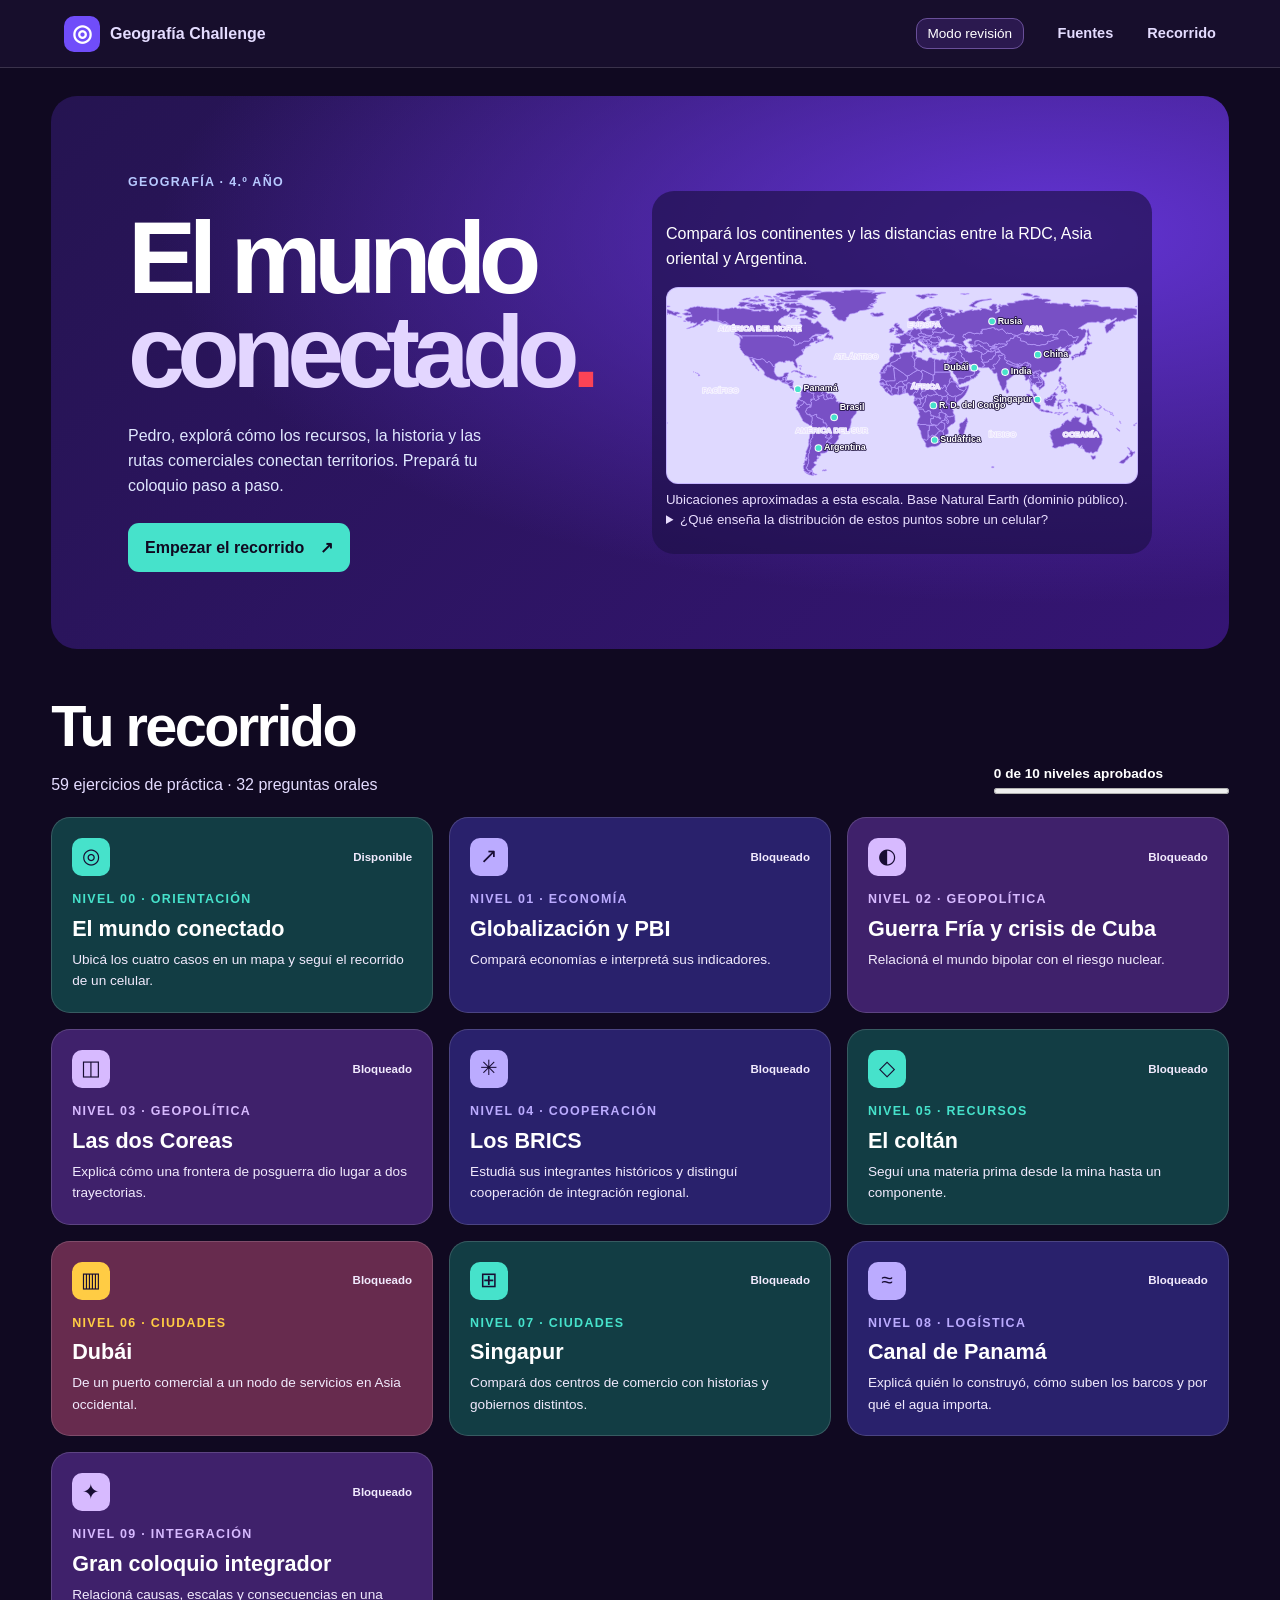
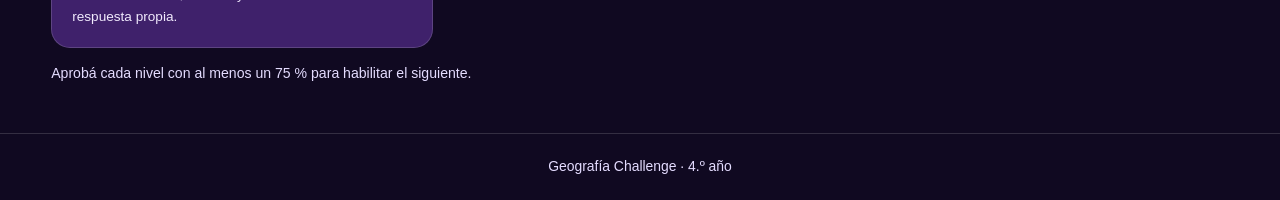
==== index.html @ a0310413 "Add files via upload" ====
<!doctype html>
<html lang="es-AR">
<head>
<meta charset="utf-8">
<meta name="viewport" content="width=device-width,initial-scale=1">
<title>Geografía Challenge · El mundo conectado</title>
<link rel="stylesheet" href="estilos.css">
<script defer src="contenido.js"></script>
<script defer src="practica.js"></script>
<script defer src="oral.js"></script>
<script defer src="mapa-base.js"></script>
<script defer src="visuales.js"></script>
<script defer src="curso.js"></script>
<script defer src="region.js"></script>
<script defer src="geografia.js"></script>
<script defer src="edicion.js"></script>
<script defer src="relato.js"></script>
<script defer src="pedagogia.js"></script>
<script defer src="app.js"></script>
</head>
<body>
<a class="skip" href="#main">Saltar al contenido</a>
<header class="top"><a href="#" class="brand"><span>◎</span> Geografía Challenge</a><div class="top-actions"><button id="modo" type="button" aria-pressed="false">Modo revisión</button><a href="#fuentes">Fuentes</a><a href="#ruta">Recorrido</a></div></header>
<main id="main" tabindex="-1"></main>
<footer>Geografía Challenge · 4.º año</footer>
</body>
</html>
---- estilos.css ----
@font-face{font-family:Inter;src:local(Inter)}*{box-sizing:border-box}html{scroll-padding-top:80px}body{margin:0;background:#f5f6fb;color:#172346;font:16px/1.58 Inter,"Segoe UI",sans-serif}a{color:#184e9e}button,input,textarea,select{font:inherit}button,.primary{border-radius:11px;cursor:pointer}button{border:1px solid #c5cfe4;color:#172346;background:#fff;padding:.55rem .85rem}button:hover,button[aria-pressed=true]{background:#e8efff}button:disabled{cursor:default;opacity:.48}:focus-visible{outline:3px solid #315de6;outline-offset:4px}.top{height:68px;background:#fff;position:sticky;top:0;z-index:4;display:flex;align-items:center;justify-content:space-between;padding:0 max(5vw,calc((100vw - 1220px)/2));border-bottom:1px solid #e1e5f2;gap:12px}.top a{text-decoration:none;color:#152449;font-weight:650}.top-actions{display:flex;gap:clamp(12px,4vw,34px);font-size:.91rem}.brand{display:flex;align-items:center;gap:10px;line-height:1.1}.brand span{background:#202e64;color:#84eedc;border-radius:10px;width:36px;height:36px;display:grid;place-items:center;font-size:1.45rem;flex:none}.skip,.sr{position:absolute;clip-path:inset(50%);width:1px;height:1px;overflow:hidden}.skip:focus{clip-path:none;width:auto;height:auto;position:fixed;z-index:5;background:#fff;padding:10px}main{min-height:76vh}.hero,.route,.reading{width:min(92%,1220px);margin:auto}.hero{margin-top:28px;padding:clamp(24px,5vw,65px);min-height:455px;display:grid;grid-template-columns:1fr 1fr;align-items:center;gap:18px;color:#fff;border-radius:26px;background:radial-gradient(ellipse at 85% 18%,#314487 0%,transparent 55%),#121b42;overflow:hidden}.hero h1{font-size:clamp(3.1rem,7vw,6.7rem);letter-spacing:-.074em;line-height:.92;margin:18px 0 24px;font-weight:800}.hero h1 em{font-style:normal;color:#89eedc}.hero h1 span{color:#ffe384}.hero-text>p:not(.kicker){max-width:42ch;color:#e0e8ff;margin-bottom:24px}.kicker{font-size:.78rem;text-transform:uppercase;font-weight:750;letter-spacing:.105em;margin:0;color:var(--ink,#43528b)}.hero .kicker{color:#b7c9ff}.primary{display:inline-flex;align-items:center;gap:16px;background:#203e9a;color:white;padding:.68rem 1rem;border:1px solid transparent;text-decoration:none;font-weight:710}.primary:hover{background:#172f79}.hero .primary{background:#ffe384;color:#171e3b}.hero .primary:hover{background:#ffefb3}.hero-map svg{background:#1c2b60;border:1px solid #42578a}.hero-map .tierra{fill:#42558c;stroke:#7387ba}.hero-map .region{fill:#c5d4fc}.hero-map .pin{fill:#fff;stroke:#1c2b60}.hero-map circle{fill:#85eedc;stroke:#1c2b60}.hero-map figcaption{color:#c1cfef}.route{padding:32px 0 34px}.routehead{display:flex;align-items:end;justify-content:space-between;gap:16px;margin-bottom:20px}.routehead h2{font-size:2.2rem;letter-spacing:-.045em;margin:0}.routehead p{margin:0;color:#4b5978}.progress{min-width:min(235px,100%);font-size:.85rem}.progress progress{width:100%;display:block;accent-color:#3357da;height:12px}.grid{display:grid;grid-template-columns:repeat(5,minmax(0,1fr));gap:13px}.tile{padding:16px;border-radius:16px;border:1px solid #dce3f3;background:#fff;text-decoration:none;color:inherit;min-height:196px}.tile:not(.locked):hover{border-color:var(--ink);box-shadow:0 8px 20px #16234812}.tile>div{display:flex;align-items:center;justify-content:space-between;gap:4px;margin-bottom:14px}.icon{background:var(--tint);color:var(--ink);display:grid;place-items:center;width:38px;height:38px;border-radius:10px;font-size:1.3rem}.tile-state{color:#55617c;font-size:.72rem;font-weight:700}.tile h3{line-height:1.15;margin:.45rem 0;font-size:1.13rem}.tile p:last-child{font-size:.85rem;margin:0;color:#4c5874}.tile.locked{background:#fafbff}.theme-0,.theme-5,.theme-7{--ink:#116558;--tint:#daf6ed}.theme-1,.theme-4,.theme-8{--ink:#244ab0;--tint:#e1eaff}.theme-2,.theme-3,.theme-9{--ink:#6233a5;--tint:#efe6ff}.theme-6{--ink:#7b4a0b;--tint:#fff0c8}.muted,.storage{font-size:.88rem;color:#4b5978}footer{text-align:center;border-top:1px solid #e0e5f4;padding:22px;color:#4b5978;font-size:.87rem}.reading{max-width:1000px;padding:29px 0 42px}.reading h1{font-size:clamp(2.2rem,7vw,4.2rem);letter-spacing:-.055em;line-height:1.02;margin:9px 0}.intro{font-size:1.14rem;color:#465475}.back{display:inline-block;margin-bottom:19px;font-weight:650}.jump{display:flex;flex-wrap:wrap;gap:8px;margin:18px 0}.paper,.lesson{background:#fff;border:1px solid #dae0ef;border-radius:16px;margin:12px 0}.paper{padding:clamp(14px,3vw,29px)}.paper h2{margin-top:0}.lesson>summary{font-size:1.14rem;padding:14px 18px;font-weight:750}.lesson-num{display:inline-block;background:var(--tint);color:var(--ink);border-radius:7px;padding:3px 9px;margin-right:12px;font-size:.9rem}.lesson-body{padding:0 clamp(14px,4vw,27px) 16px}.lesson-body p:not([class]){max-width:83ch}summary{cursor:pointer}details details{margin:.65rem 0}.example{border-left:4px solid var(--ink,#315de6);background:var(--tint,#edf3ff);padding:10px 16px;margin-top:14px;border-radius:6px}.example p{margin:.25rem 0}.practice-links button{margin:3px}.map{margin:10px 0;min-width:0}.map svg{display:block;width:100%;height:auto;background:#dbeaff;border-radius:12px}.tierra{fill:#f6eed7;stroke:#8497a9;stroke-width:.7;vector-effect:non-scaling-stroke}.tierra.historico{fill:#63b5f1}.tierra.nuevo{fill:#5adde1}.tierra.socio{fill:#c6a6ff}.tierra.discutido{fill:#ffce65}.l-h{color:#175b9f}.l-n{color:#026b6d}.l-s{color:#6434a4}.l-d{color:#7b4a0b}.map figcaption{font-size:.83rem;color:#495877;margin-top:6px}.map circle{fill:#183773;stroke:white;stroke-width:1.8}.canal{fill:none;stroke:#5d31c2;stroke-width:5}.pin,.region{font-family:inherit;font-size:16px;font-weight:750;fill:#122349;paint-order:stroke;stroke:#f7f7ff;stroke-width:3px;stroke-linejoin:round}.region{font-size:14px;fill:#365582}.timeline{list-style:none;margin:18px 0;padding:0 0 0 16px;border-left:3px solid var(--ink,#284aa8)}.timeline li{padding:6px 0;display:grid;grid-template-columns:8rem 1fr;gap:12px}.comparison details{border:1px solid #dce3f3;padding:.55rem .85rem;border-radius:9px}.comparison summary{font-weight:690}.comparison dl{display:grid;grid-template-columns:1fr 1fr;gap:12px}.comparison dt{font-weight:720}.comparison dd{margin:0}.lock svg{width:100%;height:auto;display:block;background:#e4efff;border-radius:12px}.lock text{fill:#1d315d;font-size:19px;font-weight:720}.agua{fill:#55bfdf;transition:y .65s,height .65s}.suelo{fill:#243455}.gate{stroke:#8b56cd;stroke-width:7;transition:transform .4s}.gate.raised{transform:translateY(-55px);opacity:.32}.buque{fill:#a85b05;transition:transform .65s ease-in-out}.network{display:flex;gap:7px;flex-wrap:wrap}.network span{border-radius:8px;background:#eee8fc;padding:.45rem .65rem}.network span:not(:last-child):after{content:' →';color:#653aa4}.question{border:1px solid #d7dfef;border-radius:12px;margin:18px 0;padding:10px 14px;min-width:0}.question legend{font-weight:700;padding:0 .35rem;max-width:100%}.options{display:grid;gap:6px}.options label{display:block;padding:.45rem .55rem;background:#f5f7fc;border-radius:7px;cursor:pointer}.options label:has(:checked){background:#e5edff}.options input{accent-color:#284ba7}.selects{display:grid;gap:8px}.selects label{display:grid;grid-template-columns:minmax(100px,1fr) minmax(0,2fr);align-items:center;gap:10px}.selects select,input:not([type=radio]),textarea{border:1px solid #b7c3dd;border-radius:8px;padding:7px;color:inherit;max-width:100%}textarea{display:block;width:100%;margin:10px 0;resize:vertical}.actions,.oral-buttons{display:flex;flex-wrap:wrap;gap:8px}.feedback,.score{padding:10px 13px;border-radius:9px;margin-top:10px}.correct{background:#def7e9;color:#145234}.wrong{background:#fff0d6;color:#663900}.score button,.score .primary{margin:3px}.oral-card{padding:10px;border-bottom:1px solid #dce3f3}.oral-card>summary{font-weight:690}.oral-card small{color:#4c5c7c}.oral-card>div{padding:10px 0}.storage:empty{display:none}@media(max-width:1020px){.grid{grid-template-columns:repeat(3,minmax(0,1fr))}}@media(max-width:670px){.hero{grid-template-columns:1fr;min-height:auto}.hero h1{font-size:clamp(3rem,11vw,4.8rem)}.hero-map .map{margin-bottom:0}.grid{grid-template-columns:repeat(2,minmax(0,1fr))}.tile{padding:12px;min-height:170px}.routehead{align-items:flex-start;flex-direction:column}.timeline li{grid-template-columns:5.4rem 1fr}.top{padding:0 4vw}.pin,.region{font-size:20px}.comparison dl{gap:8px;font-size:.93rem}}@media(prefers-reduced-motion:reduce){*,*::before,*::after{transition:none!important}}
.top-actions{align-items:center}.top-actions button{font-size:.85rem;line-height:1.15;padding:.42rem .65rem}.review-banner{width:min(92%,1220px);margin:14px auto 0;padding:8px 14px;background:#fff0c8;border:1px solid #e4c578;border-radius:9px;color:#553700;font-weight:650}.lesson-body h3{font-size:1rem;margin:1.2rem 0 .3rem}.lesson-body h3+p{margin-top:.25rem}@media(max-width:490px){.top-actions{gap:8px}.top-actions button{font-size:.72rem;padding:.35rem}.brand{font-size:.86rem}}
.l-h{color:#192d80}.l-n{color:#006d60}.l-s{color:#5733bc}.l-d{color:#804800}.l-c{color:#9d312d}
body{background:#ebf2ff;color:#17224e}.top{border-bottom-color:#c7d7fa}.brand span{background:#192d80;color:#5ce7d3}
.hero{background:radial-gradient(ellipse at 90% 20%,#6947dd 0%,transparent 62%),#192d80}.hero h1 em{color:#59ebd3}.hero h1 span,.hero .primary{color:#18234e}.hero h1 span{color:#ffbe36}.hero .primary{background:#ffbe36}.hero-map svg{background:#152766}.hero-map .tierra{fill:#566caa;stroke:#adbcf8}.hero-map circle{fill:#ffbe36}
.primary{background:#192d80}.primary:hover{background:#2e47a7}.progress progress{accent-color:#6947dd}.theme-0,.theme-5,.theme-7{--ink:#006658;--tint:#c6f5ec;--accent:#00bfa6}.theme-1,.theme-4,.theme-8{--ink:#192d80;--tint:#dbe7ff;--accent:#3455d4}.theme-2,.theme-3,.theme-9{--ink:#4e2eb4;--tint:#ebe2ff;--accent:#6947dd}.theme-6{--ink:#713619;--tint:#ffe8cb;--accent:#ffbe36}
.tile{border-top:4px solid var(--accent);box-shadow:0 4px 14px #192d8010}.tile.locked{background:#f8fbff}.lesson>summary{border-left:4px solid var(--accent);border-radius:14px}.example{background:var(--tint,#e9e1ff);border-color:var(--accent,#6947dd)}.options label{background:#eff4ff}.options label:has(:checked){background:#e9e1ff;box-shadow:inset 3px 0 #6947dd}.correct{background:#cff7ec;color:#075742}.wrong{background:#ffe1de;color:#782622}.review-banner{background:#fff0c8;border-color:#ffbe36}
.map svg{background:#d8e8ff}.tierra{fill:#f8f3e7;stroke:#7789af}.tierra.historico{fill:#8da9ff}.tierra.nuevo{fill:#20cbb2}.tierra.socio{fill:#bd9eff}.tierra.discutido{fill:#ffbe36}.tierra.distinto{fill:#ff8077}.canal{stroke:#5830c6;stroke-width:5}.map figcaption{line-height:1.5}.map figcaption b{white-space:normal}
.timeline{border-color:#6947dd;margin:22px 0;padding-left:19px}.timeline li{position:relative;margin:0 0 11px;padding:10px 12px;border-radius:10px;background:#f0edff;grid-template-columns:minmax(82px,8rem) 1fr}.timeline li::before{content:'';position:absolute;left:-26px;top:18px;width:11px;height:11px;border-radius:50%;background:#6947dd;border:2px solid #fff}.timeline b{color:#192d80}.timeline small{display:block;margin-top:4px;color:#3f4165;font-size:.83rem}
@media(max-width:670px){.timeline{padding-left:13px}.timeline li{grid-template-columns:1fr;gap:2px}.timeline li::before{left:-20px}.map svg .pin,.map svg .region{font-size:22px}}

/* Study screens */
:root {
  --electric:#2347dd; --violet:#7c3aed; --turquoise:#05bfa5;
  --yellow:#ffc247; --coral:#ff657c; --lavender:#f3edff;
  --study-ink:#1c234c; --study-muted:#48446b;
}
body {background:#edf2ff;color:var(--study-ink)}
.primary{background:var(--electric)}
.primary:hover{background:#1636ba}
:focus-visible{outline-color:var(--electric)}
.progress progress{accent-color:var(--violet)}
.hero{background:radial-gradient(ellipse at 92% 8%,#6430c5 0%,transparent 58%),#192c85}
.hero .primary{background:var(--yellow)}
.theme-0,.theme-5,.theme-7{--accent:var(--turquoise);--tint:#d9faf3;--ink:#07594c;--chapter:#147466}
.theme-1,.theme-4,.theme-8{--accent:var(--electric);--tint:#e4ebff;--ink:#18359e;--chapter:#243fb9}
.theme-2,.theme-3,.theme-9{--accent:var(--violet);--tint:var(--lavender);--ink:#5323ac;--chapter:#5d2cae}
.theme-6{--accent:var(--yellow);--tint:#fff1cf;--ink:#75430a;--chapter:#824326}
.tile{border:0;background:var(--tint);box-shadow:0 4px 0 #26376d1c}
.tile.locked{background:#f6f8ff}
.tile:not(.locked):hover{box-shadow:0 6px 0 var(--accent)}
.reading{max-width:1056px}
.lesson{background:#f8f6ff;border:0;overflow:hidden;margin:16px 0;box-shadow:0 5px 18px #37316d19}
.lesson>summary{display:flex;align-items:center;gap:13px;padding:15px clamp(14px,4vw,32px);border:0;border-radius:0;background:var(--tint);color:var(--ink);list-style:none}
.lesson>summary::-webkit-details-marker{display:none}
.lesson>summary::after{margin-left:auto;content:'⌄';font-size:1.35rem;line-height:1}
.lesson[open]>summary::after{transform:rotate(180deg)}
.lesson[open]>summary{background:var(--chapter);color:white}
.lesson-num{margin:0;min-width:2.35rem;text-align:center;background:#fff;color:var(--ink)}
.lesson-body{padding:clamp(15px,4vw,40px);display:grid;grid-template-columns:minmax(0,1fr);gap:18px}
.lesson-body>.story-opening,.lesson-body>.story-copy,.lesson-body>.story-term,.lesson-body>.story-bridge{margin:0;max-width:none}
.story-opening{
  padding:clamp(16px,4vw,30px);border-radius:18px;
  background:linear-gradient(120deg,var(--tint),#eee3ff);
  font-size:clamp(1.14rem,2.3vw,1.48rem);font-weight:720;line-height:1.4;color:var(--ink)
}
.story-copy{width:min(100%,74ch);justify-self:center;font-size:1.04rem;line-height:1.75}
.story-followup{padding-top:17px;border-top:1px solid #d8ccec}
.story-term{padding:15px 18px;background:#d8f8f2;border-radius:14px;color:#153e44}
.story-term strong{display:block;color:#075b52;margin-bottom:4px}
.story-example,.study-pause,.study-check,.study-oral,.story-bridge{border-radius:15px;padding:clamp(14px,3vw,24px)}
.story-example{background:#fff0c7;color:#523711}
.story-example h3,.study-check h3,.study-oral h3{margin:0 0 8px}
.story-example p,.study-pause p{margin:0}
.study-pause{background:#ffe1eb;color:#722044}
.study-check{background:#e1ebff}
.study-check button{margin:3px}
.study-oral{background:#ede3ff}
.study-oral .oral-card{border:0;padding:0}
.story-bridge{background:#e0f7f2;color:#114e47;font-weight:650}
.lesson-body>.map,.lesson-body>.lock{background:#e4edff;border-radius:17px;padding:clamp(10px,2vw,19px);margin:0}
.map svg{background:#d2e6ff}
.tierra{fill:#fcf4e0;stroke:#7487b6}
.tierra.historico{fill:#6485fa}
.tierra.nuevo{fill:#21ccb4}
.tierra.socio{fill:#c39cf7}
.tierra.discutido{fill:var(--yellow)}
.tierra.distinto{fill:var(--coral)}
.map circle{fill:#192d80;stroke:#fff}
.canal{stroke:#722ede}
.map figcaption{color:#30365f}
.timeline {list-style:none;margin:0;border-color:var(--violet);padding-left:17px}
.timeline li{display:block;padding:0;background:#eee5ff;margin-bottom:12px}
.timeline li::before{left:-25px;background:var(--violet)}
.timeline details{margin:0}
.timeline summary{display:grid;grid-template-columns:minmax(70px,auto) minmax(0,1fr) auto;gap:10px;align-items:baseline;padding:12px;color:#35206c}
.timeline summary::after{content:'+';font-weight:bold}
.timeline details[open] summary::after{content:'−'}
.timeline summary b{color:#fff;background:#5824b3;border-radius:8px;padding:4px 9px}
.timeline details p{margin:0;padding:0 14px 13px;color:var(--study-muted)}
#evaluacion{background:#f3edff;border:0}
#quiz>h3{background:#ddd5ff;color:#441d93;padding:10px 15px;border-radius:10px}
.question{background:#fff;border:0;box-shadow:0 2px 0 #4b3d6c24}
.question legend{color:#252269}
.options label{background:#eaf0ff}
.options label:has(:checked){background:#dfd6ff;box-shadow:inset 4px 0 var(--violet)}
.options input{accent-color:var(--electric)}
.correct{background:#d2faeb;color:#075442}
.wrong{background:#ffe0e9;color:#782244}
@media(max-width:550px){
 .lesson-body{gap:14px}
 .story-copy{font-size:1rem;line-height:1.64}
 .timeline summary{grid-template-columns:1fr auto;gap:5px}
 .timeline summary b{justify-self:start}
 .timeline summary span{grid-row:2}
 .timeline summary::after{grid-column:2;grid-row:1}
 .map svg .pin,.map svg .region{font-size:21px}
}

/* Plataforma y lectura editorial */
:root {
 --night:#100921;
 --surface:#211243;
 --electric:#704dfa;
 --violet:#916dff;
 --coral:#fb4356;
 --turquoise:#46e2cb;
 --yellow:#ffcc44;
}
body{background:var(--night);color:#fff;font-family:Inter,"Segoe UI",sans-serif}
.top{background:#170e2c;border-color:#ffffff26}
.top a,footer,.routehead p,.route .muted{color:#e4dcff}
.top button,.jump button{background:#2b194f;color:#fff;border-color:#694f99}
.top button:hover,.jump button:hover,.top button[aria-pressed=true]{background:#482c7a}
.brand span{background:#704dfa;color:white}
.hero{min-height:525px;background:radial-gradient(ellipse at 85% 25%,#6334d4,transparent 63%),linear-gradient(135deg,#251451,#351574);padding:clamp(24px,6vw,78px);gap:24px}
.hero h1{font-size:clamp(3.2rem,8vw,7.8rem)}
.hero h1 em{color:#e3d6ff}.hero h1 span{color:var(--coral)}
.hero .primary{background:var(--turquoise);color:#100921}.hero .primary:hover{background:#9df5e7}
.hero-map{border-radius:22px;padding:14px;background:#1d1048a8}
.hero-map svg{background:#1c103c;border-color:#ad93ff80}
.hero-map .tierra{fill:#7850c5;stroke:#bb9fff}.hero-map circle{fill:var(--turquoise)}
.hero-map figcaption,.hero-map .region{color:#e9deff;fill:#e9deff}
.hero-map .pin{stroke:#1c103c;fill:#fff}
.routehead h2{font-size:clamp(2.2rem,5vw,3.6rem)}
.grid{grid-template-columns:repeat(3,minmax(0,1fr));gap:16px}
.tile,.tile.locked{background:var(--deck,#281744);color:#fff;min-height:180px;padding:20px;border-radius:19px;border:1px solid #ffffff28;box-shadow:none}
.tile.theme-0,.tile.theme-5,.tile.theme-7{--deck:#123d44;--accent:var(--turquoise)}
.tile.theme-1,.tile.theme-4,.tile.theme-8{--deck:#29216c;--accent:#bbabff}
.tile.theme-2,.tile.theme-3,.tile.theme-9{--deck:#3f216b;--accent:#d7baff}
.tile.theme-6{--deck:#672b4e;--accent:var(--yellow)}
.tile .kicker{color:var(--accent)}.tile p:last-child,.tile-state{color:#f1eafd}
.tile .icon{background:var(--accent);color:#180d33}
.tile h3{font-size:1.35rem}
.reading>.kicker,.reading>.back,.reading>.intro{color:#dcd0ff}
.reading h1{font-size:clamp(2.5rem,8vw,5.1rem);line-height:1}
.lesson{background:#faf7ff;color:#221836;border-radius:23px;margin:17px 0}
.lesson>summary,.lesson[open]>summary{background:#28164d;color:#fff;font-size:clamp(1.05rem,3vw,1.4rem)}
.lesson[open]>summary{background:linear-gradient(115deg,#552ac6,#7850f7)}
.lesson-num{background:#ede5ff;color:#38168c}
.lesson-body{gap:22px}
.story-opening{background:linear-gradient(120deg,#39176f,#6a36db);color:white;font-size:clamp(1.35rem,4vw,2.1rem);letter-spacing:-.022em}
.story-copy{font-size:clamp(1rem,2vw,1.13rem);line-height:1.77}
.story-term{background:#ccfaf0}.story-example{background:#ffe398}.study-pause{background:#ffdae2}
.story-bridge{background:#e4d7ff;color:#37196e}
.study-oral{background:#ece2ff}.study-check{background:#e2ddff}
.lesson-body>.map,.lesson-body>.lock,.lesson-body>details{padding:clamp(12px,3vw,22px);border-radius:18px;background:#ece5ff}
.map svg{background:#dfd9ff}.tierra{fill:#fff5e0;stroke:#72628d}
.tierra.historico{fill:#8a76fa}.tierra.socio{fill:#d0a5ef}.tierra.distinto{fill:#ff6376}
.tierra.nuevo{fill:#45d7ba}.tierra.discutido{fill:#ffcc44}
.canal{stroke:#6f20d2}
.timeline{border-color:#704dfa}.timeline li{background:#e8dcff}.timeline summary b{background:#4e22a9}
.paper{background:#f7f2ff;color:#21163a;border:0;border-radius:20px}
#evaluacion{background:#eee5ff}.question{background:#fff}.correct{background:#ccfaec}.wrong{background:#ffdce3}
.postwar{margin:0;padding:clamp(14px,3vw,25px);background:#251343;color:#fff;border-radius:18px}
.postwar figcaption{font-size:1.18rem;font-weight:700}
.postwar ol{list-style:none;padding:0;display:grid;grid-template-columns:repeat(3,minmax(0,1fr));gap:12px;margin:14px 0 0}
.postwar li{display:grid;align-content:start;gap:5px;padding:13px;background:#442974;border-radius:12px}
.postwar b{color:var(--yellow)}
.postwar span{color:#eee6ff}
footer{border-color:#ffffff26}
@media(max-width:670px){.hero{min-height:0;grid-template-columns:1fr}.grid{grid-template-columns:repeat(2,minmax(0,1fr))}.tile{padding:13px}.tile h3{font-size:1.1rem}.postwar ol{grid-template-columns:1fr}}
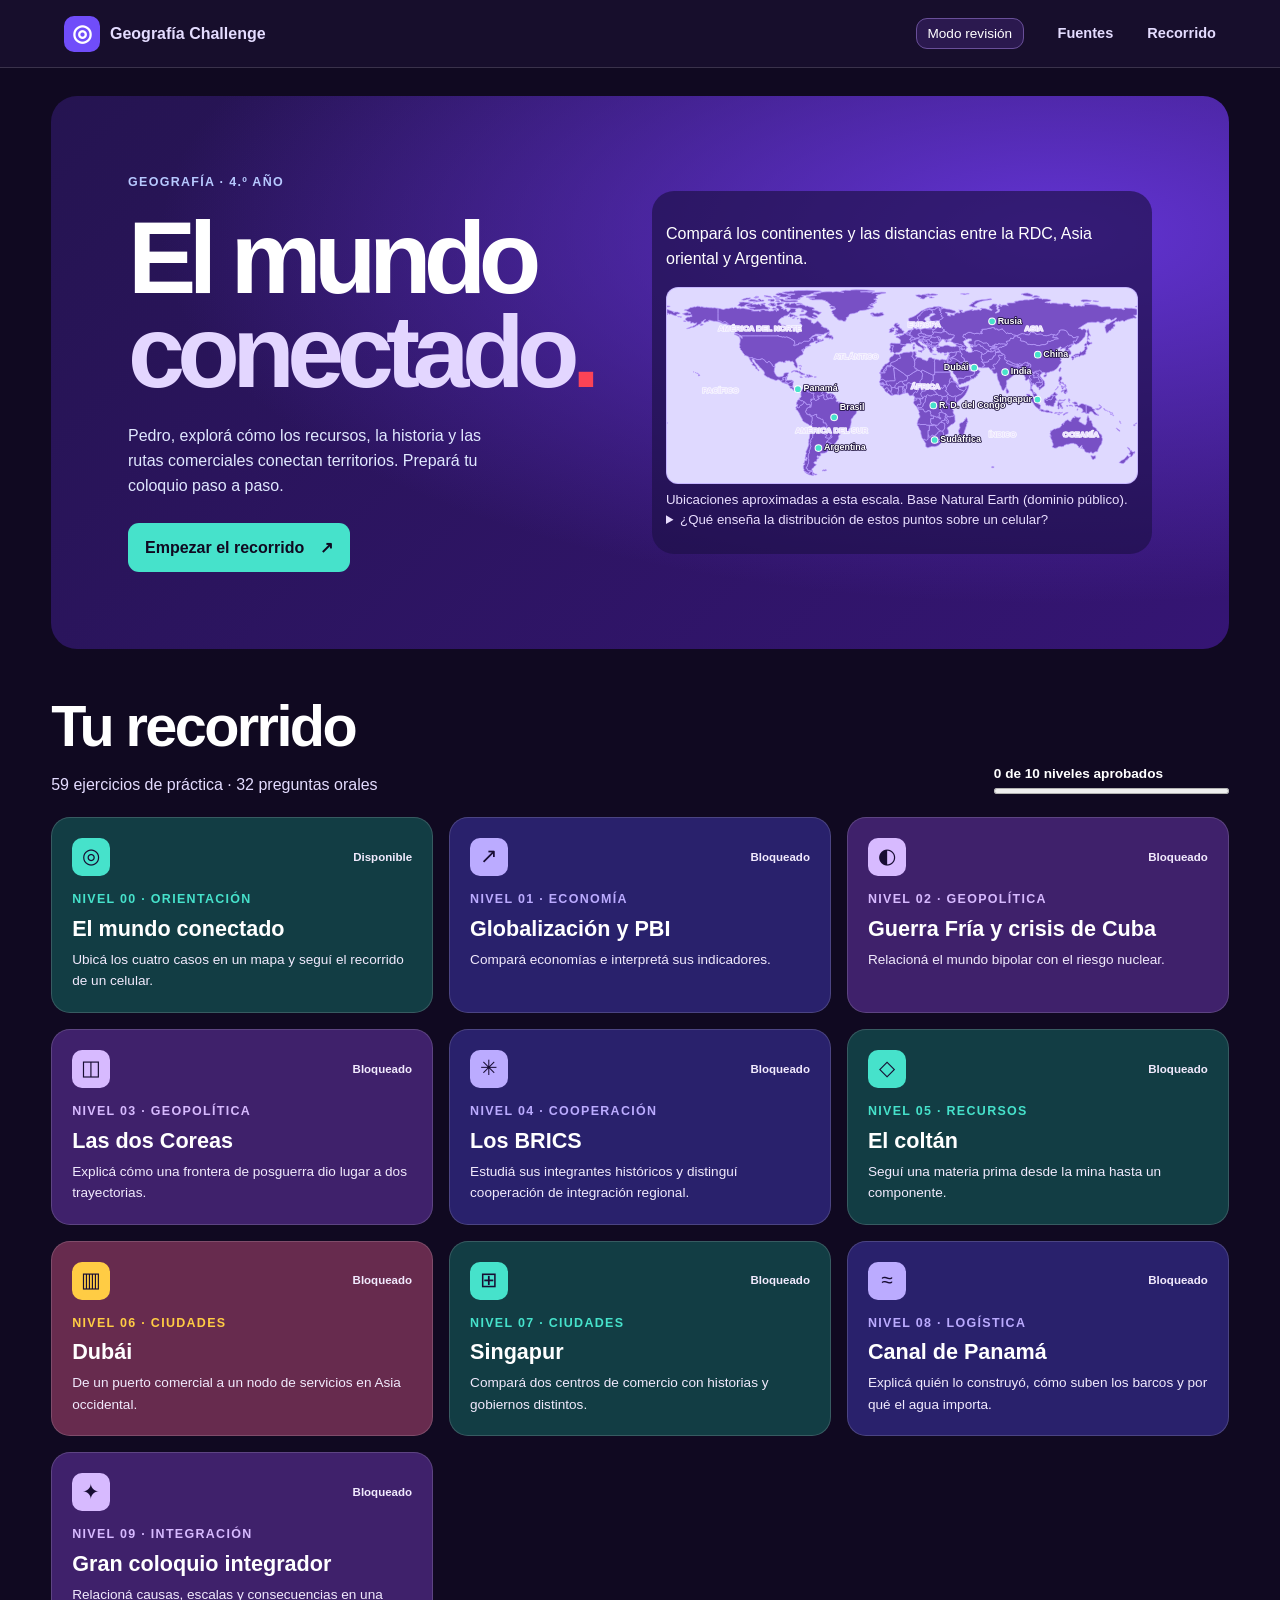
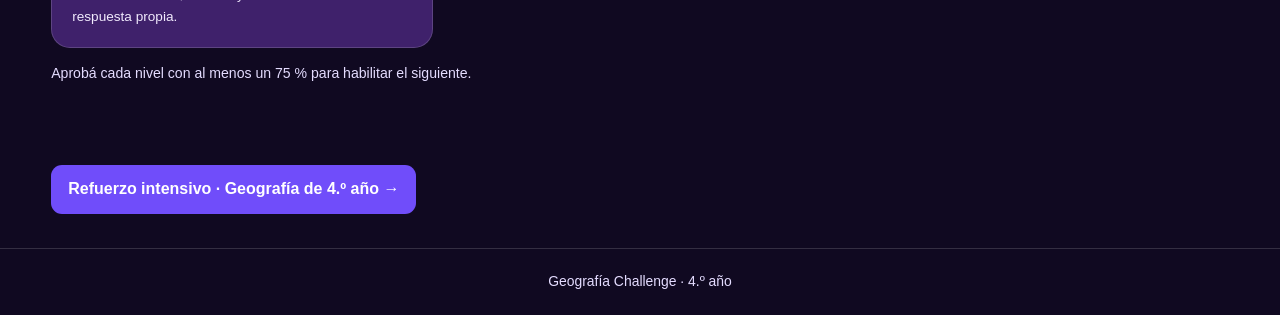
==== commit 77a27629: "Add files via upload" ====
--- a/index.html
+++ b/index.html
@@ -13,8 +13,8 @@
 <script defer src="curso.js"></script>
 <script defer src="region.js"></script>
 <script defer src="geografia.js"></script>
-<script defer src="edicion.js"></script>
-<script defer src="relato.js"></script>
+<script defer src="edicion.js?v=20261114"></script>
+<script defer src="relato.js?v=20261114"></script>
 <script defer src="pedagogia.js"></script>
 <script defer src="app.js"></script>
 </head>
@@ -22,6 +22,7 @@
 <a class="skip" href="#main">Saltar al contenido</a>
 <header class="top"><a href="#" class="brand"><span>◎</span> Geografía Challenge</a><div class="top-actions"><button id="modo" type="button" aria-pressed="false">Modo revisión</button><a href="#fuentes">Fuentes</a><a href="#ruta">Recorrido</a></div></header>
 <main id="main" tabindex="-1"></main>
+<section class="route" aria-label="Material complementario"><a class="primary" href="refuerzo.html">Refuerzo intensivo · Geografía de 4.º año →</a></section>
 <footer>Geografía Challenge · 4.º año</footer>
 </body>
 </html>
